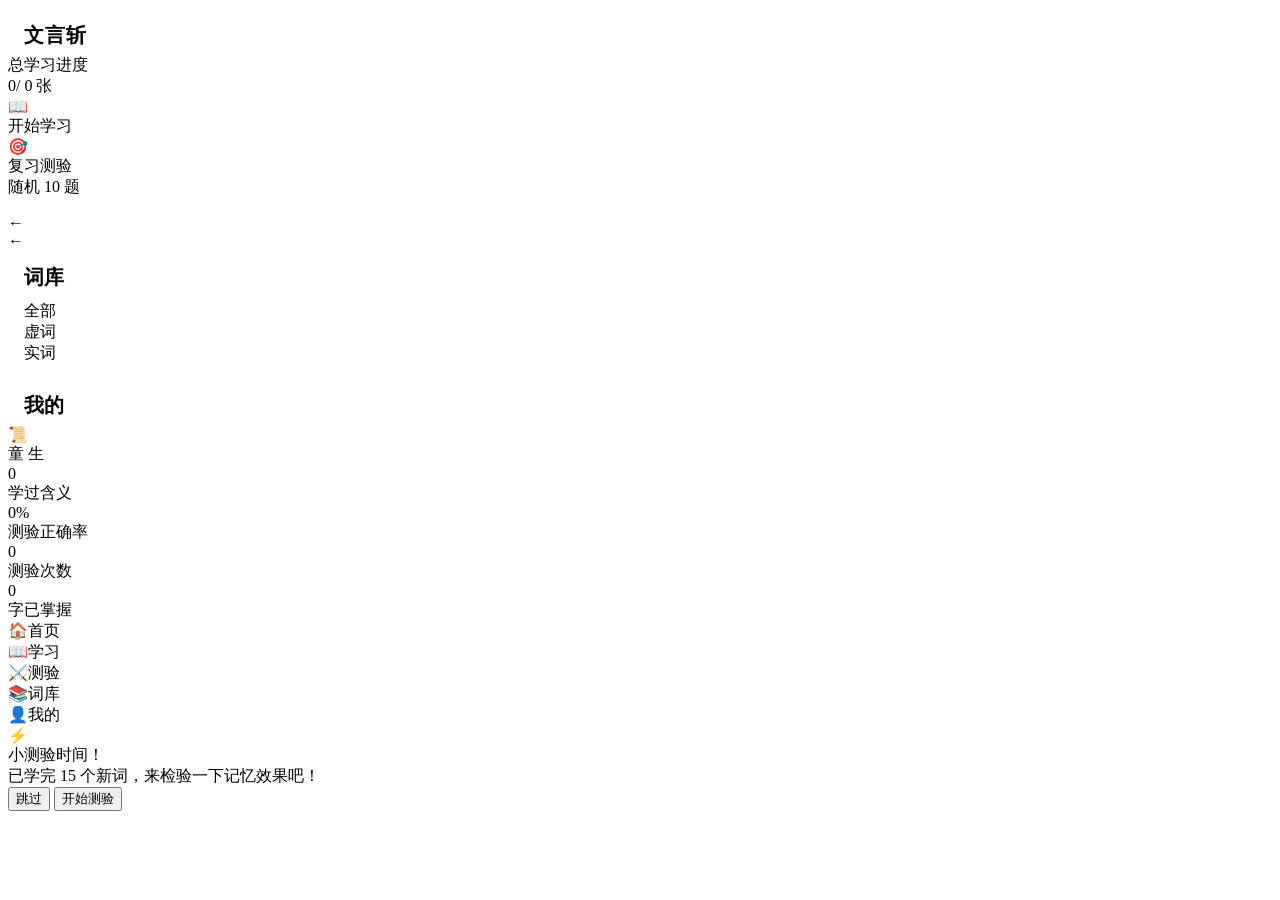
==== index.html @ d400f081 "feat(app): 初始化文言斩应用基础结构 - 创建主页面框架包含首页、学习页、测验页、词库页和个人页 - 实现响应式布局和移动端适配 - 添加导航栏和页面切换功能 - 集成字体加载和样式资源 -" ====
<!DOCTYPE html>
<html lang="zh-CN">
<head>
<meta charset="UTF-8">
<meta name="viewport" content="width=device-width,initial-scale=1,maximum-scale=1,user-scalable=no">
<title>文言斩</title>
<link rel="preconnect" href="https://fonts.googleapis.com">
<link href="https://fonts.googleapis.com/css2?family=Noto+Serif+SC:wght@400;700;900&display=swap" rel="stylesheet">
<link rel="stylesheet" href="styles.css">
</head>
<body>
<div id="app">

<!-- ===== 首页 ===== -->
<div class="sc on" id="s-home">
  <div style="padding:14px 16px 6px;display:flex;align-items:center;justify-content:space-between">
    <span style="font-size:20px;font-weight:900;letter-spacing:1px">文言斩</span>
    <span style="font-size:12px;color:var(--muted)" id="hStreak"></span>
  </div>
  <div class="hero">
    <div class="hero-label">总学习进度</div>
    <div class="hero-row"><span class="hero-num" id="hNum">0</span><span class="hero-den" id="hDen">/ 0 张</span></div>
    <div class="hero-bar"><div class="hero-bf" id="hBar"></div></div>
    <div class="hero-sub" id="hSub"></div>
  </div>
  <div class="fil" id="hFil"></div>
  <div class="acts" style="padding-bottom:16px">
    <div class="act" onclick="startLearn()"><div class="act-i">📖</div><div class="act-t">开始学习</div><div class="act-s" id="actLearnS"></div></div>
    <div class="act" onclick="startQuiz()"><div class="act-i">🎯</div><div class="act-t">复习测验</div><div class="act-s">随机 10 题</div></div>
  </div>
</div>

<!-- ===== 学习页 ===== -->
<div class="sc" id="s-learn">
  <div class="top">
    <div class="top-back" onclick="nav('home')">←</div>
    <div class="top-bar"><div class="top-fill" id="lp"></div></div>
    <div class="top-ct" id="lc"></div>
  </div>
  <div class="fc-wrap" id="fcWrap"></div>
</div>

<!-- ===== 测验页 ===== -->
<div class="sc" id="s-quiz">
  <div class="top">
    <div class="top-back" onclick="nav('home')">←</div>
    <div class="top-ct" id="qc" style="flex:1;text-align:center"></div>
    <div style="width:28px"></div>
  </div>
  <div class="q-body" id="qb"></div>
</div>

<!-- ===== 词库页 ===== -->
<div class="sc" id="s-lib">
  <div style="padding:14px 16px 10px;display:flex;align-items:center;justify-content:space-between">
    <span style="font-size:20px;font-weight:900">词库</span>
    <span style="font-size:12px;color:var(--muted)" id="libBadge"></span>
  </div>
  <div style="padding:0 16px;flex:1;overflow-y:auto">
    <div class="fil" style="margin:0 0 14px">
      <div class="fil-i on" onclick="libTab('all',this)">全部</div>
      <div class="fil-i" onclick="libTab('虚词',this)">虚词</div>
      <div class="fil-i" onclick="libTab('实词',this)">实词</div>
    </div>
    <div id="libC"></div>
  </div>
</div>

<!-- ===== 我的页 ===== -->
<div class="sc" id="s-prof">
  <div style="padding:14px 16px 6px"><span style="font-size:20px;font-weight:900">我的</span></div>
  <div class="rank-box">
    <div class="rank-i">📜</div>
    <div class="rank-t" id="rRank">童 生</div>
    <div class="rank-sub" id="rSub"></div>
    <div class="rank-bar"><div class="rank-bf" id="rBar"></div></div>
  </div>
  <div class="pstats">
    <div class="stc"><div class="stc-n" id="sW">0</div><div class="stc-l">学过含义</div></div>
    <div class="stc"><div class="stc-n g" id="sA">0%</div><div class="stc-l">测验正确率</div></div>
    <div class="stc"><div class="stc-n" id="sS">0</div><div class="stc-l">测验次数</div></div>
    <div class="stc"><div class="stc-n" id="sC">0</div><div class="stc-l">字已掌握</div></div>
  </div>
</div>

<!-- ===== 底栏 ===== -->
<div class="nav">
  <div class="ni on" data-s="home" onclick="nav('home')"><b>🏠</b><span>首页</span></div>
  <div class="ni" data-s="learn" onclick="startLearn()"><b>📖</b><span>学习</span></div>
  <div class="ni" data-s="quiz" onclick="startQuiz()"><b>⚔️</b><span>测验</span></div>
  <div class="ni" data-s="lib" onclick="nav('lib')"><b>📚</b><span>词库</span></div>
  <div class="ni" data-s="prof" onclick="nav('prof')"><b>👤</b><span>我的</span></div>
</div>

<!-- ===== 中途测验弹窗 ===== -->
<div class="modal-overlay" id="mQuiz">
  <div class="modal">
    <div class="modal-i">⚡</div>
    <div class="modal-t">小测验时间！</div>
    <div class="modal-s" id="mQuizS">已学完 15 个新词，来检验一下记忆效果吧！</div>
    <div class="modal-b">
      <button class="btn btn-g" onclick="closeMidQuiz()">跳过</button>
      <button class="btn btn-p" onclick="doMidQuiz()">开始测验</button>
    </div>
  </div>
</div>

</div><!-- /app -->

<script src="data/cards.js"></script>
<script src="data/quiz.js"></script>
<script src="app.js"></script>
</body>
</html>
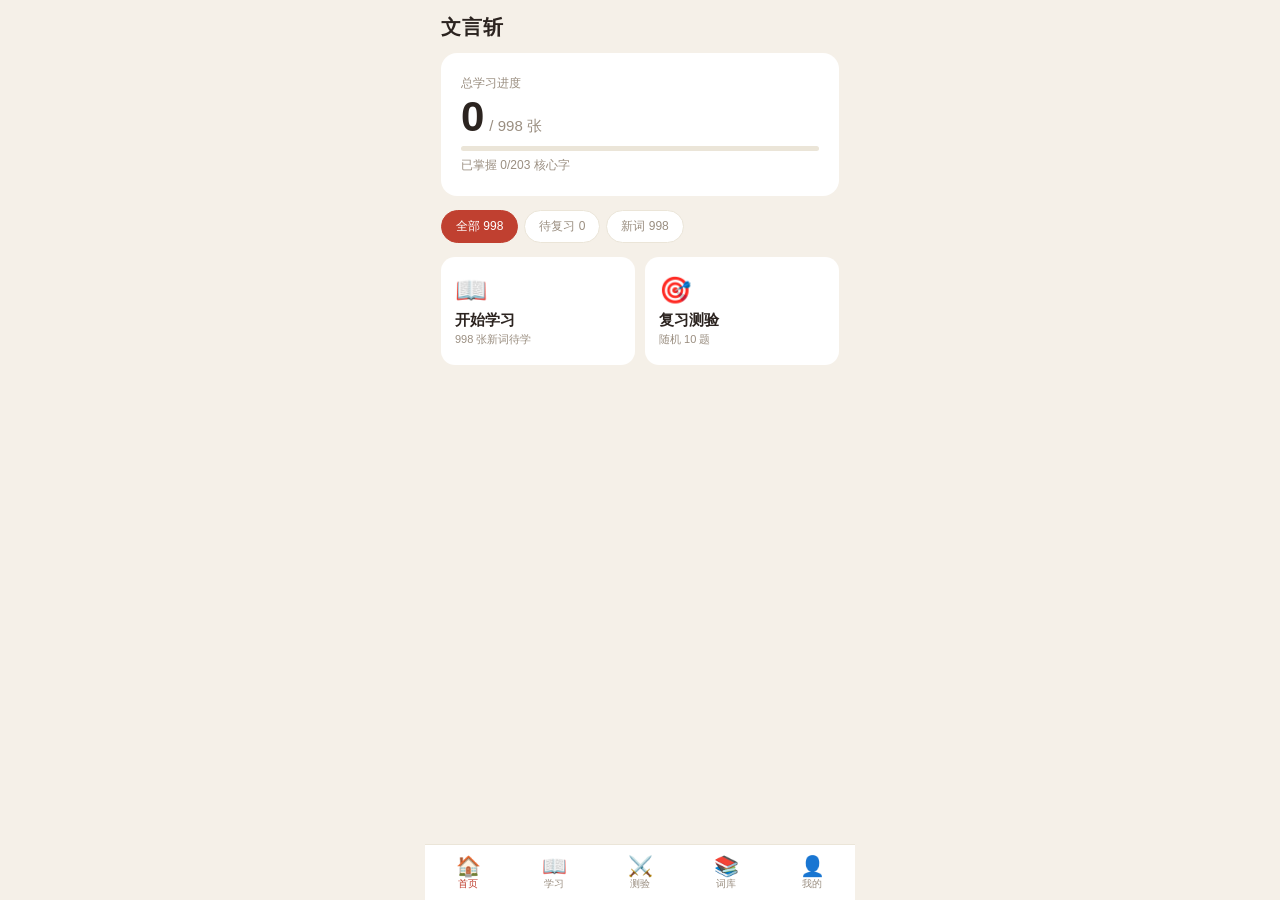
==== commit 70b06386: "feat(profile): 我的页面统计项可点击查看详情 - 学过含义：按字词分组展示已学含义、例句、出处 - 测验正确率：总正确率 + 各字词正确率进度条 - 测验次数：总次数 + 各字词测验次数" ====
--- a/index.html
+++ b/index.html
@@ -76,10 +76,10 @@
     <div class="rank-bar"><div class="rank-bf" id="rBar"></div></div>
   </div>
   <div class="pstats">
-    <div class="stc"><div class="stc-n" id="sW">0</div><div class="stc-l">学过含义</div></div>
-    <div class="stc"><div class="stc-n g" id="sA">0%</div><div class="stc-l">测验正确率</div></div>
-    <div class="stc"><div class="stc-n" id="sS">0</div><div class="stc-l">测验次数</div></div>
-    <div class="stc"><div class="stc-n" id="sC">0</div><div class="stc-l">字已掌握</div></div>
+    <div class="stc clickable" onclick="showDetail('learned')"><div class="stc-n" id="sW">0</div><div class="stc-l">学过含义 <span class="stc-arrow">›</span></div></div>
+    <div class="stc clickable" onclick="showDetail('accuracy')"><div class="stc-n g" id="sA">0%</div><div class="stc-l">测验正确率 <span class="stc-arrow">›</span></div></div>
+    <div class="stc clickable" onclick="showDetail('quizCount')"><div class="stc-n" id="sS">0</div><div class="stc-l">测验次数 <span class="stc-arrow">›</span></div></div>
+    <div class="stc clickable" onclick="showDetail('mastered')"><div class="stc-n" id="sC">0</div><div class="stc-l">字已掌握 <span class="stc-arrow">›</span></div></div>
   </div>
 </div>
 
@@ -90,6 +90,17 @@
   <div class="ni" data-s="quiz" onclick="startQuiz()"><b>⚔️</b><span>测验</span></div>
   <div class="ni" data-s="lib" onclick="nav('lib')"><b>📚</b><span>词库</span></div>
   <div class="ni" data-s="prof" onclick="nav('prof')"><b>👤</b><span>我的</span></div>
+</div>
+
+<!-- ===== 统计详情弹窗 ===== -->
+<div class="detail-overlay" id="detailOverlay" onclick="closeDetailBg(event)">
+  <div class="detail-panel">
+    <div class="detail-header">
+      <span class="detail-title" id="detailTitle">详情</span>
+      <span class="detail-close" onclick="closeDetail()">✕</span>
+    </div>
+    <div class="detail-body" id="detailBody"></div>
+  </div>
 </div>
 
 <!-- ===== 中途测验弹窗 ===== -->
--- a/styles.css
+++ b/styles.css
@@ -0,0 +1,159 @@
+*{margin:0;padding:0;box-sizing:border-box}
+html,body{width:100%;height:100%;background:var(--bg)}
+:root{
+  --bg:#f5f0e8;--card:#ffffff;--accent:#c04030;--gold:#b8860b;
+  --green:#3d8b63;--text:#2c2420;--muted:#9a8e80;--border:#ebe5d8;
+  --serif:'Noto Serif SC','STSong','SimSun',serif;
+  --sans:'PingFang SC','Microsoft YaHei',sans-serif;
+}
+body{font-family:var(--sans);color:var(--text);overflow:hidden}
+#app{position:relative;width:100%;max-width:430px;height:100%;margin:0 auto;background:var(--bg);display:flex;flex-direction:column}
+.sc{flex:1;overflow-y:auto;overflow-x:hidden;-webkit-overflow-scrolling:touch;display:none;flex-direction:column}
+.sc.on{display:flex}
+.nav{display:flex;height:56px;background:var(--card);border-top:1px solid var(--border);flex-shrink:0}
+.ni{flex:1;display:flex;flex-direction:column;align-items:center;justify-content:center;font-size:10px;color:var(--muted);cursor:pointer;transition:color .2s}
+.ni.on{color:var(--accent)}
+.ni b{font-size:20px;line-height:1.1}
+.top{display:flex;align-items:center;padding:10px 16px;gap:10px;flex-shrink:0;background:var(--bg);position:sticky;top:0;z-index:10}
+.top-back{font-size:18px;cursor:pointer;padding:2px 6px;color:var(--muted)}
+.top-bar{flex:1;height:4px;background:var(--border);border-radius:2px;overflow:hidden}
+.top-fill{height:100%;background:var(--accent);border-radius:2px;transition:width .4s}
+.top-ct{font-size:12px;color:var(--muted);white-space:nowrap;min-width:52px;text-align:right}
+.hero{background:var(--card);border-radius:16px;padding:22px 20px;margin:6px 16px 0}
+.hero-label{font-size:12px;color:var(--muted);margin-bottom:4px}
+.hero-row{display:flex;align-items:baseline;gap:5px}
+.hero-num{font-size:42px;font-weight:900;line-height:1}
+.hero-den{font-size:15px;color:var(--muted)}
+.hero-sub{font-size:12px;color:var(--muted);margin-top:6px}
+.hero-bar{width:100%;height:5px;background:var(--border);border-radius:3px;margin:8px 0 4px}
+.hero-bf{height:100%;background:var(--accent);border-radius:3px;transition:width .4s}
+.acts{display:flex;gap:10px;padding:14px 16px 0}
+.act{flex:1;background:var(--card);border-radius:14px;padding:18px 14px;cursor:pointer;transition:transform .15s}
+.act:active{transform:scale(.96)}
+.act-i{font-size:26px;margin-bottom:5px}
+.act-t{font-size:15px;font-weight:700}
+.act-s{font-size:11px;color:var(--muted);margin-top:2px}
+.fil{display:flex;gap:6px;padding:0 16px;margin-top:14px;flex-wrap:wrap}
+.fil-i{padding:7px 14px;background:var(--card);border:1.5px solid var(--border);border-radius:18px;font-size:12px;cursor:pointer;color:var(--muted);transition:all .2s}
+.fil-i.on{background:var(--accent);color:#fff;border-color:var(--accent)}
+.fc-tag{display:inline-flex;align-items:center;gap:6px;background:rgba(192,64,48,.06);color:var(--accent);padding:4px 12px;border-radius:16px;font-size:12px;margin:10px auto 14px}
+.fc-wrap{text-align:center;flex:1;display:flex;flex-direction:column;padding:0 16px 16px;overflow-y:auto}
+.lv-badge{display:inline-block;padding:2px 8px;border-radius:10px;font-size:10px;font-weight:600;color:#fff;letter-spacing:.5px}
+.lv-0{background:#bbb}.lv-1{background:#e08080}.lv-2{background:#d89040}.lv-3{background:#d4a830}
+.lv-4{background:#50a868}.lv-5{background:#4890b8}.lv-6{background:#6878b8}.lv-7{background:#7868c0}
+.fc-char-box{width:96px;height:96px;margin:0 auto 18px;border-radius:20px;background:linear-gradient(135deg,#fff8f0,#fff);border:2px solid var(--border);display:flex;align-items:center;justify-content:center;box-shadow:0 4px 20px rgba(0,0,0,.06);transition:transform .3s}
+.fc-char-box:active{transform:scale(.95)}
+.fc-char{font-family:var(--serif);font-size:56px;font-weight:900;color:var(--text);line-height:1}
+.fc-sent{font-family:var(--serif);font-size:21px;font-weight:700;line-height:2;padding:0 8px}
+.fc-sent .hl{background:#fff3e0;color:var(--accent);padding:1px 4px;border-radius:3px;border-bottom:2px solid var(--accent)}
+.fc-src{font-size:12px;color:var(--muted);margin-top:6px}
+.fc-reveal{margin:20px 0 0;cursor:pointer;user-select:none;-webkit-tap-highlight-color:transparent}
+.fc-hint{background:var(--card);border:2px dashed var(--border);border-radius:14px;padding:22px 16px;transition:all .4s ease}
+.fc-hint-label{font-size:15px;color:var(--muted)}
+.fc-hint-icon{font-size:28px;margin-bottom:4px;opacity:.6}
+.fc-meaning{background:linear-gradient(135deg,#fffaf5,#fff);border:2px solid #e8d8c0;border-radius:14px;overflow:hidden;max-height:0;opacity:0;transition:max-height .5s cubic-bezier(.4,0,.2,1),opacity .3s ease,padding .3s ease}
+.fc-meaning.open{max-height:300px;opacity:1;padding:20px 16px}
+.fc-m-title{font-family:var(--serif);font-size:20px;font-weight:900;color:var(--accent);margin-bottom:8px}
+.fc-m-tip{font-size:14px;color:#6a5e50;line-height:1.7}
+.fc-m-badge{display:inline-block;background:rgba(192,64,48,.08);color:var(--accent);padding:2px 10px;border-radius:10px;font-size:11px;margin-bottom:8px}
+.fc-btns{display:flex;gap:10px;margin-top:18px;opacity:0;transform:translateY(10px);transition:all .4s ease .15s}
+.fc-btns.show{opacity:1;transform:translateY(0)}
+.fc-btn{flex:1;padding:14px 0;border:none;border-radius:12px;font-size:15px;font-weight:700;cursor:pointer;transition:transform .15s}
+.fc-btn:active{transform:scale(.96)}
+.fc-btn-grey{background:#f0ebe3;color:var(--muted)}
+.fc-btn-ok{background:var(--green);color:#fff}
+.fc-others{margin-top:16px;text-align:left}
+.fc-others-t{font-size:13px;color:var(--muted);cursor:pointer;padding:8px 0;display:flex;align-items:center;gap:4px}
+.fc-others-t::before{content:'▸';transition:transform .2s;display:inline-block}
+.fc-others-t.open::before{transform:rotate(90deg)}
+.fc-others-list{max-height:0;overflow:hidden;transition:max-height .3s}
+.fc-others-list.open{max-height:200px}
+.fc-others-item{font-size:13px;color:var(--muted);padding:5px 0 5px 14px;border-left:2px solid var(--border)}
+.fc-others-item::before{content:'· ';color:var(--accent);font-weight:700}
+.done{text-align:center;padding:50px 20px}
+.done-i{font-size:48px;margin-bottom:10px}
+.done-t{font-size:22px;font-weight:900;margin-bottom:4px}
+.done-s{font-size:14px;color:var(--muted);margin-bottom:24px}
+.modal-overlay{position:fixed;inset:0;background:rgba(0,0,0,.45);z-index:100;display:flex;align-items:center;justify-content:center;padding:20px;opacity:0;pointer-events:none;transition:opacity .3s}
+.modal-overlay.on{opacity:1;pointer-events:auto}
+.modal{background:var(--card);border-radius:20px;padding:28px 22px;width:100%;max-width:360px;text-align:center;transform:scale(.9);transition:transform .3s}
+.modal-overlay.on .modal{transform:scale(1)}
+.modal-i{font-size:42px;margin-bottom:8px}
+.modal-t{font-size:19px;font-weight:900;margin-bottom:6px}
+.modal-s{font-size:13px;color:var(--muted);margin-bottom:20px;line-height:1.6}
+.modal-b{display:flex;gap:10px}
+.modal-b .btn{flex:1}
+.char-row{background:var(--card);border-radius:12px;padding:14px 16px;margin-bottom:8px;display:flex;align-items:center;gap:12px}
+.char-big{font-family:var(--serif);font-size:32px;font-weight:900;width:48px;text-align:center;flex-shrink:0}
+.char-info{flex:1;min-width:0}
+.char-name{font-size:15px;font-weight:700;margin-bottom:4px}
+.char-dots{display:flex;gap:4px;margin-bottom:4px}
+.char-dot{width:10px;height:10px;border-radius:50%;background:var(--border);transition:background .3s}
+.char-sub{font-size:11px;color:var(--muted)}
+.rank-box{background:var(--card);border-radius:16px;padding:22px 18px;margin:6px 16px 0;text-align:center}
+.rank-i{font-size:40px}
+.rank-t{font-size:22px;font-weight:900;color:var(--gold);margin:4px 0}
+.rank-sub{font-size:12px;color:var(--muted);margin-bottom:8px}
+.rank-bar{width:60%;margin:0 auto;height:4px;background:var(--border);border-radius:2px;overflow:hidden}
+.rank-bf{height:100%;background:var(--gold);border-radius:2px;transition:width .4s}
+.pstats{display:flex;flex-wrap:wrap;gap:8px;padding:0 16px;margin-top:14px}
+.stc{width:calc(50% - 4px);background:var(--card);border-radius:14px;padding:16px;text-align:center}
+.stc-n{font-size:30px;font-weight:900}
+.stc-n.g{color:var(--green)}
+.stc-l{font-size:12px;color:var(--muted);margin-top:2px}
+.stc.clickable{cursor:pointer;transition:transform .15s,box-shadow .15s}
+.stc.clickable:active{transform:scale(.96)}
+.stc-arrow{font-size:14px;color:var(--border);font-weight:700;margin-left:2px}
+.stc.clickable:hover .stc-arrow{color:var(--accent)}
+/* 详情弹窗 */
+.detail-overlay{position:fixed;inset:0;background:rgba(0,0,0,.45);z-index:200;opacity:0;pointer-events:none;transition:opacity .3s}
+.detail-overlay.on{opacity:1;pointer-events:auto}
+.detail-panel{position:absolute;right:0;top:0;bottom:0;width:100%;max-width:430px;background:var(--bg);display:flex;flex-direction:column;transform:translateX(100%);transition:transform .35s cubic-bezier(.4,0,.2,1)}
+.detail-overlay.on .detail-panel{transform:translateX(0)}
+.detail-header{display:flex;align-items:center;justify-content:space-between;padding:16px 18px 12px;border-bottom:1px solid var(--border);flex-shrink:0;background:var(--card)}
+.detail-title{font-size:17px;font-weight:900}
+.detail-close{font-size:18px;color:var(--muted);cursor:pointer;padding:4px 8px;border-radius:8px;transition:background .2s}
+.detail-close:hover{background:var(--border)}
+.detail-body{flex:1;overflow-y:auto;padding:12px 16px 24px;-webkit-overflow-scrolling:touch}
+.dg-char{font-family:var(--serif);font-size:15px;font-weight:700;color:var(--accent);padding:10px 0 6px;border-bottom:1px solid var(--border);margin-bottom:4px;display:flex;align-items:center;gap:8px}
+.dg-char .dg-badge{font-size:10px;padding:1px 7px;border-radius:8px;color:#fff;font-weight:600}
+.dg-item{padding:8px 0 8px 12px;border-left:2px solid var(--border);margin-bottom:2px}
+.dg-meaning{font-size:13px;font-weight:600;color:var(--text);line-height:1.5}
+.dg-sent{font-family:var(--serif);font-size:13px;color:var(--muted);line-height:1.7;margin-top:2px}
+.dg-sent .hl{color:var(--accent);font-weight:700}
+.dg-src{font-size:11px;color:var(--border);margin-top:1px}
+.dg-stat-row{display:flex;gap:8px;margin-bottom:12px}
+.dg-stat{flex:1;background:var(--card);border-radius:12px;padding:14px 10px;text-align:center}
+.dg-stat-n{font-size:24px;font-weight:900}
+.dg-stat-l{font-size:11px;color:var(--muted);margin-top:2px}
+.dg-bar-wrap{background:var(--card);border-radius:12px;padding:12px 14px;margin-bottom:8px}
+.dg-bar-label{display:flex;justify-content:space-between;font-size:13px;margin-bottom:6px}
+.dg-bar-name{font-weight:700}
+.dg-bar-pct{color:var(--muted)}
+.dg-bar{height:6px;background:var(--border);border-radius:3px;overflow:hidden}
+.dg-bar-fill{height:100%;border-radius:3px;transition:width .4s}
+.dg-empty{text-align:center;padding:40px 20px;color:var(--muted);font-size:14px}
+.dg-mastery-item{display:flex;align-items:center;gap:10px;background:var(--card);border-radius:12px;padding:12px 14px;margin-bottom:6px}
+.dg-m-char{font-family:var(--serif);font-size:26px;font-weight:900;width:40px;text-align:center;flex-shrink:0}
+.dg-m-info{flex:1;min-width:0}
+.dg-m-bar{height:5px;background:var(--border);border-radius:3px;overflow:hidden;margin-top:4px}
+.dg-m-bar-fill{height:100%;border-radius:3px}
+.dg-m-label{font-size:11px;color:var(--muted);display:flex;justify-content:space-between}
+.btn{padding:14px 0;border:none;border-radius:12px;font-size:15px;font-weight:700;cursor:pointer;transition:transform .15s;width:100%;display:block}
+.btn:active{transform:scale(.96)}
+.btn-p{background:var(--accent);color:#fff}
+.btn-g{background:var(--card);border:1.5px solid var(--border);color:var(--text)}
+.q-body{padding:0 16px;flex:1}
+.q-type{display:inline-block;background:rgba(192,64,48,.08);color:var(--accent);padding:4px 14px;border-radius:16px;font-size:12px;margin:10px 0 12px}
+.q-card{background:var(--card);border-radius:16px;padding:20px;margin-bottom:14px}
+.q-q{font-size:14px;color:var(--muted);margin-bottom:10px;line-height:1.6}
+.q-sent{font-family:var(--serif);font-size:21px;font-weight:700;line-height:1.9}
+.q-sent .hl{color:var(--accent);text-decoration:underline;text-underline-offset:4px}
+.q-src{font-size:12px;color:var(--muted);margin-top:8px}
+.q-opts{display:flex;flex-direction:column;gap:8px;margin-bottom:16px}
+.qo{background:var(--card);border:2px solid var(--border);border-radius:12px;padding:13px 16px;font-size:14px;cursor:pointer;transition:all .15s;display:flex;align-items:center;gap:12px}
+.qo:active{transform:scale(.98)}
+.qo-l{width:26px;height:26px;border-radius:50%;border:2px solid var(--border);display:flex;align-items:center;justify-content:center;font-size:12px;font-weight:700;flex-shrink:0}
+.qo.ok{border-color:var(--green);background:rgba(61,139,99,.06)}.qo.ok .qo-l{border-color:var(--green);background:var(--green);color:#fff}
+.qo.no{border-color:#d05050;background:rgba(208,80,80,.06)}.qo.no .qo-l{border-color:#d05050;color:#d05050}
+.qo.off{pointer-events:none;opacity:.3}
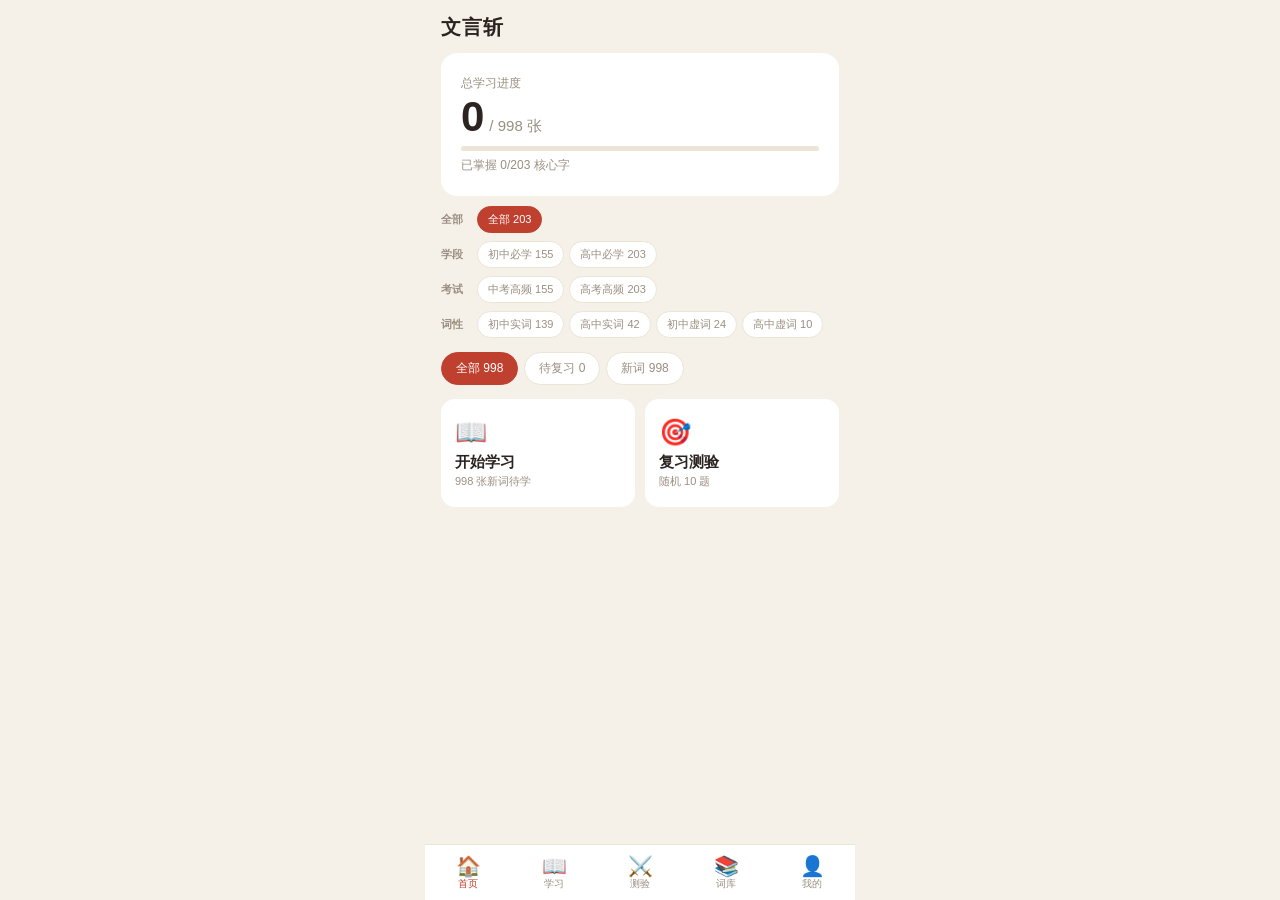
==== commit 7c02507c: "feat: 首页新增词库分类选择功能 - 新增 data/categories.js，基于上海初高中考纲定义字词分类 - 分类维度：学段（初中必学/高中必学）、考试（中考高频/高考高频）、词性（初中实" ====
--- a/index.html
+++ b/index.html
@@ -23,6 +23,8 @@
     <div class="hero-bar"><div class="hero-bf" id="hBar"></div></div>
     <div class="hero-sub" id="hSub"></div>
   </div>
+  <!-- 词库分类选择 -->
+  <div class="cat-sel" id="catSel"></div>
   <div class="fil" id="hFil"></div>
   <div class="acts" style="padding-bottom:16px">
     <div class="act" onclick="startLearn()"><div class="act-i">📖</div><div class="act-t">开始学习</div><div class="act-s" id="actLearnS"></div></div>
@@ -119,6 +121,7 @@
 </div><!-- /app -->
 
 <script src="data/cards.js"></script>
+<script src="data/categories.js"></script>
 <script src="data/quiz.js"></script>
 <script src="app.js"></script>
 </body>
--- a/styles.css
+++ b/styles.css
@@ -36,6 +36,14 @@
 .fil{display:flex;gap:6px;padding:0 16px;margin-top:14px;flex-wrap:wrap}
 .fil-i{padding:7px 14px;background:var(--card);border:1.5px solid var(--border);border-radius:18px;font-size:12px;cursor:pointer;color:var(--muted);transition:all .2s}
 .fil-i.on{background:var(--accent);color:#fff;border-color:var(--accent)}
+/* 分类选择器 */
+.cat-sel{padding:10px 16px 0;display:flex;flex-direction:column;gap:8px}
+.cat-group{display:flex;align-items:center;gap:8px}
+.cat-group-label{font-size:11px;color:var(--muted);font-weight:700;flex-shrink:0;min-width:28px}
+.cat-pills{display:flex;gap:5px;flex-wrap:wrap}
+.cat-pill{padding:5px 10px;background:var(--card);border:1.5px solid var(--border);border-radius:14px;font-size:11px;cursor:pointer;color:var(--muted);transition:all .2s;white-space:nowrap}
+.cat-pill:active{transform:scale(.95)}
+.cat-pill.on{background:var(--accent);color:#fff;border-color:var(--accent)}
 .fc-tag{display:inline-flex;align-items:center;gap:6px;background:rgba(192,64,48,.06);color:var(--accent);padding:4px 12px;border-radius:16px;font-size:12px;margin:10px auto 14px}
 .fc-wrap{text-align:center;flex:1;display:flex;flex-direction:column;padding:0 16px 16px;overflow-y:auto}
 .lv-badge{display:inline-block;padding:2px 8px;border-radius:10px;font-size:10px;font-weight:600;color:#fff;letter-spacing:.5px}
@@ -157,3 +165,23 @@
 .qo.ok{border-color:var(--green);background:rgba(61,139,99,.06)}.qo.ok .qo-l{border-color:var(--green);background:var(--green);color:#fff}
 .qo.no{border-color:#d05050;background:rgba(208,80,80,.06)}.qo.no .qo-l{border-color:#d05050;color:#d05050}
 .qo.off{pointer-events:none;opacity:.3}
+/* 测验次数详情 - 会话列表 */
+.dg-session{background:var(--card);border-radius:12px;margin-bottom:8px;overflow:hidden}
+.dg-sess-head{display:flex;align-items:center;justify-content:space-between;padding:12px 14px;cursor:pointer;transition:background .15s}
+.dg-sess-head:active{background:rgba(0,0,0,.03)}
+.dg-sess-info{display:flex;align-items:center;gap:10px}
+.dg-sess-time{font-size:13px;color:var(--muted);font-weight:600}
+.dg-sess-score{font-size:14px;font-weight:900}
+.dg-sess-arrow{font-size:12px;color:var(--muted);transition:transform .25s}
+.dg-sess-head.open .dg-sess-arrow{transform:rotate(180deg)}
+.dg-sess-items{max-height:0;overflow:hidden;transition:max-height .35s ease}
+.dg-sess-head.open+.dg-sess-items{max-height:2000px}
+.dg-qi{padding:8px 14px;border-top:1px solid var(--border);font-size:13px}
+.dg-qi-left{display:flex;align-items:center;gap:6px;line-height:1.5}
+.dg-item-ok{color:var(--green);font-weight:900;font-size:14px;flex-shrink:0}
+.dg-item-no{color:#d05050;font-weight:900;font-size:14px;flex-shrink:0}
+.dg-qi-char{font-family:var(--serif);font-weight:900;color:var(--accent);font-size:14px;flex-shrink:0}
+.dg-qi-q{color:var(--text);font-size:12px;overflow:hidden;text-overflow:ellipsis;white-space:nowrap}
+.dg-qi-ans{color:#d05050;font-size:12px;margin-top:2px;padding-left:22px;line-height:1.5}
+.dg-qi-ok{background:rgba(61,139,99,.03)}
+.dg-qi-no{background:rgba(208,80,80,.04)}
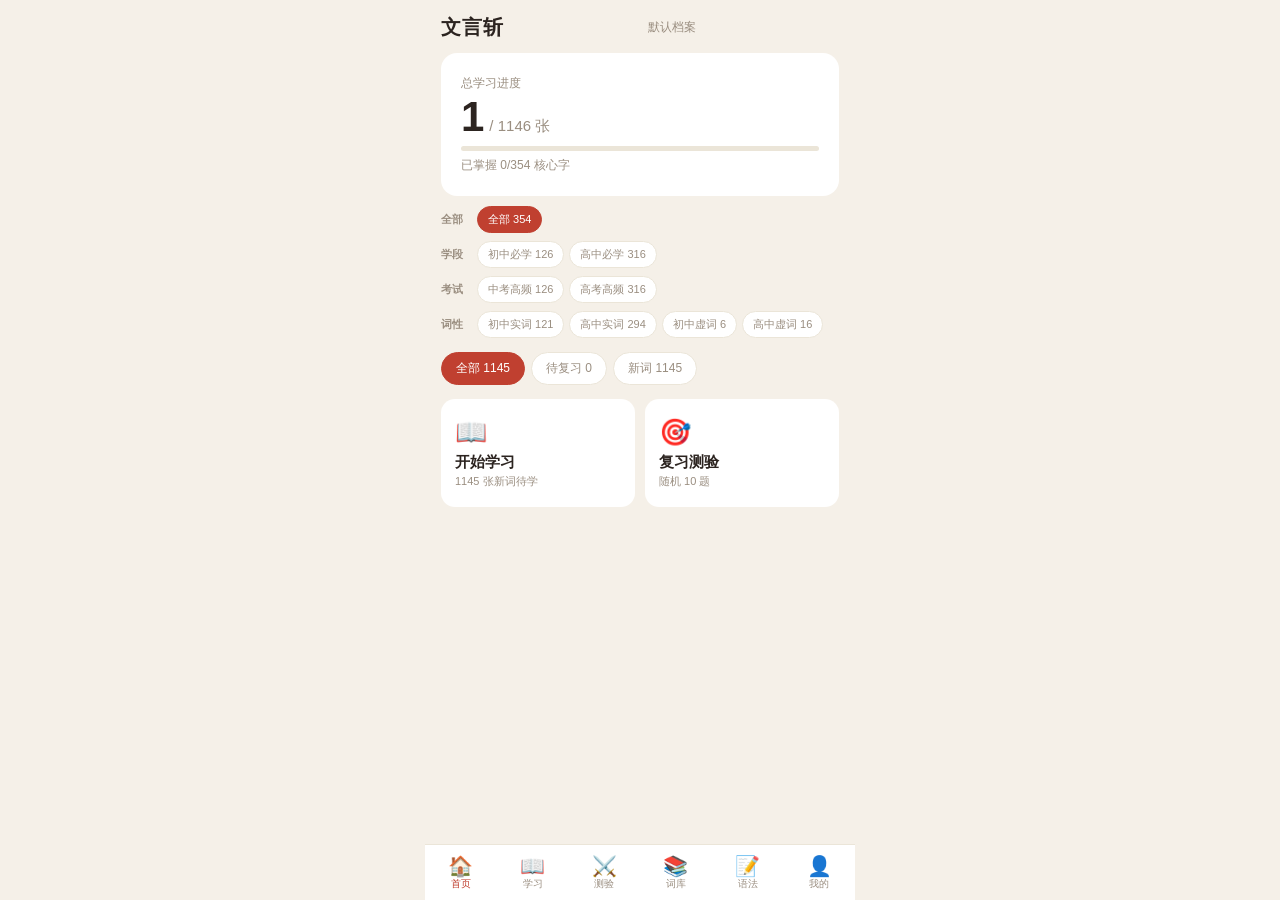
==== commit 4394a0f7: "feat: 多用户档案管理 + 语法页面集成 + PIN状态显示修复 - 新增多用户档案管理系统，支持创建/切换/删除档案 - 4-6位数字PIN码保护危险操作（切换/删除/重置） - 旧数据自动迁移" ====
--- a/index.html
+++ b/index.html
@@ -15,6 +15,7 @@
 <div class="sc on" id="s-home">
   <div style="padding:14px 16px 6px;display:flex;align-items:center;justify-content:space-between">
     <span style="font-size:20px;font-weight:900;letter-spacing:1px">文言斩</span>
+    <span style="font-size:12px;color:var(--muted)" id="hUser"></span>
     <span style="font-size:12px;color:var(--muted)" id="hStreak"></span>
   </div>
   <div class="hero">
@@ -68,6 +69,16 @@
   </div>
 </div>
 
+<!-- ===== 语法页 ===== -->
+<div class="sc" id="s-gram">
+  <div style="padding:14px 16px 10px;display:flex;align-items:center;justify-content:space-between">
+    <span style="font-size:20px;font-weight:900">语法</span>
+    <span style="font-size:12px;color:var(--muted)" id="gramBadge"></span>
+  </div>
+  <div class="fil" style="margin:0 16px 10px" id="gramFil"></div>
+  <div style="padding:0 16px;flex:1;overflow-y:auto" id="gramC"></div>
+</div>
+
 <!-- ===== 我的页 ===== -->
 <div class="sc" id="s-prof">
   <div style="padding:14px 16px 6px"><span style="font-size:20px;font-weight:900">我的</span></div>
@@ -83,6 +94,7 @@
     <div class="stc clickable" onclick="showDetail('quizCount')"><div class="stc-n" id="sS">0</div><div class="stc-l">测验次数 <span class="stc-arrow">›</span></div></div>
     <div class="stc clickable" onclick="showDetail('mastered')"><div class="stc-n" id="sC">0</div><div class="stc-l">字已掌握 <span class="stc-arrow">›</span></div></div>
   </div>
+  <div id="profMgmt" style="padding:0 16px"></div>
 </div>
 
 <!-- ===== 底栏 ===== -->
@@ -91,6 +103,7 @@
   <div class="ni" data-s="learn" onclick="startLearn()"><b>📖</b><span>学习</span></div>
   <div class="ni" data-s="quiz" onclick="startQuiz()"><b>⚔️</b><span>测验</span></div>
   <div class="ni" data-s="lib" onclick="nav('lib')"><b>📚</b><span>词库</span></div>
+  <div class="ni" data-s="gram" onclick="nav('gram')"><b>📝</b><span>语法</span></div>
   <div class="ni" data-s="prof" onclick="nav('prof')"><b>👤</b><span>我的</span></div>
 </div>
 
@@ -118,11 +131,41 @@
   </div>
 </div>
 
+<!-- ===== PIN 弹窗 ===== -->
+<div class="modal-overlay" id="pinModal">
+  <div class="modal">
+    <div class="modal-t" id="pinTitle">输入PIN码</div>
+    <div class="pin-display">
+      <input type="password" id="pinInput" readonly>
+    </div>
+    <div class="pin-keypad">
+      <div class="pin-key" onclick="pinInput('1')">1</div>
+      <div class="pin-key" onclick="pinInput('2')">2</div>
+      <div class="pin-key" onclick="pinInput('3')">3</div>
+      <div class="pin-key" onclick="pinInput('4')">4</div>
+      <div class="pin-key" onclick="pinInput('5')">5</div>
+      <div class="pin-key" onclick="pinInput('6')">6</div>
+      <div class="pin-key" onclick="pinInput('7')">7</div>
+      <div class="pin-key" onclick="pinInput('8')">8</div>
+      <div class="pin-key" onclick="pinInput('9')">9</div>
+      <div class="pin-key pin-key-empty"></div>
+      <div class="pin-key" onclick="pinInput('0')">0</div>
+      <div class="pin-key pin-key-action" onclick="pinBackspace()">⌫</div>
+    </div>
+    <div class="modal-b" style="margin-top:12px">
+      <button class="btn btn-g" onclick="pinClear()">清除</button>
+      <button class="btn btn-p" onclick="pinConfirm()">确认</button>
+    </div>
+    <div style="margin-top:8px"><span style="font-size:12px;color:var(--muted);cursor:pointer" onclick="closePinModal()">取消</span></div>
+  </div>
+</div>
+
 </div><!-- /app -->
 
 <script src="data/cards.js"></script>
 <script src="data/categories.js"></script>
 <script src="data/quiz.js"></script>
+<script src="data/grammar.js"></script>
 <script src="app.js"></script>
 </body>
 </html>
--- a/styles.css
+++ b/styles.css
@@ -185,3 +185,48 @@
 .dg-qi-ans{color:#d05050;font-size:12px;margin-top:2px;padding-left:22px;line-height:1.5}
 .dg-qi-ok{background:rgba(61,139,99,.03)}
 .dg-qi-no{background:rgba(208,80,80,.04)}
+/* 档案管理 */
+.profile-section{background:var(--card);border-radius:14px;padding:16px;margin:14px 0 0}
+.profile-section-title{font-size:14px;font-weight:700;margin-bottom:10px}
+.current-user{display:flex;align-items:center;justify-content:space-between;margin-bottom:12px;padding-bottom:12px;border-bottom:1px solid var(--border)}
+.current-user-info{display:flex;align-items:center;gap:8px;flex:1;min-width:0}
+.current-user-name{font-size:16px;font-weight:900}
+.pin-badge{font-size:11px;padding:2px 8px;border-radius:10px;background:rgba(61,139,99,.1);color:var(--green)}
+.pin-badge-warn{background:rgba(208,80,80,.1);color:#d05050}
+.btn-pin{padding:6px 12px;border:1.5px solid var(--border);border-radius:8px;background:var(--card);font-size:12px;cursor:pointer;color:var(--muted);transition:all .15s;white-space:nowrap}
+.btn-pin:active{transform:scale(.96)}
+.user-list{display:flex;flex-direction:column;gap:6px}
+.user-card{display:flex;align-items:center;padding:12px 14px;border:1.5px solid var(--border);border-radius:12px;cursor:pointer;transition:all .15s}
+.user-card:active{transform:scale(.98)}
+.user-card.active{border-color:var(--accent);background:rgba(192,64,48,.03)}
+.user-card-info{flex:1;min-width:0}
+.user-card-name{font-size:14px;font-weight:700}
+.user-card-status{font-size:11px;color:var(--muted);margin-top:2px}
+.user-card-del{font-size:14px;color:#d05050;padding:4px 8px;cursor:pointer;border-radius:6px;transition:background .15s}
+.user-card-del:hover{background:rgba(208,80,80,.1)}
+.btn-create-user{width:100%;padding:12px;border:2px dashed var(--border);border-radius:12px;background:transparent;font-size:13px;color:var(--muted);cursor:pointer;margin-top:8px;transition:all .15s}
+.btn-create-user:active{transform:scale(.98)}
+.danger-zone{margin-top:16px;border:1.5px solid rgba(208,80,80,.2)}
+.btn-danger{width:100%;padding:14px;border:none;border-radius:12px;background:#d05050;color:#fff;font-size:14px;font-weight:700;cursor:pointer;transition:transform .15s}
+.btn-danger:active{transform:scale(.96)}
+.danger-hint{font-size:11px;color:var(--muted);margin-top:6px;text-align:center}
+/* PIN 弹窗 */
+.pin-display{margin:16px 0}
+.pin-display input{width:100%;text-align:center;font-size:28px;font-weight:900;letter-spacing:12px;padding:12px;border:2px solid var(--border);border-radius:12px;background:var(--bg);color:var(--text);outline:none;font-family:var(--sans)}
+.pin-keypad{display:grid;grid-template-columns:repeat(3,1fr);gap:6px;max-width:240px;margin:0 auto}
+.pin-key{padding:14px 0;text-align:center;font-size:20px;font-weight:700;border-radius:10px;background:var(--bg);cursor:pointer;transition:background .15s;user-select:none}
+.pin-key:active{background:var(--border)}
+.pin-key-empty{visibility:hidden}
+.pin-key-action{font-size:18px;color:var(--muted)}
+/* 语法知识卡片 */
+.gram-card{background:var(--card);border-radius:14px;padding:16px;margin-bottom:10px}
+.gram-head{display:flex;align-items:center;gap:12px;margin-bottom:10px}
+.gram-char{font-family:var(--serif);font-size:28px;font-weight:900;color:var(--accent);width:48px;height:48px;display:flex;align-items:center;justify-content:center;background:rgba(192,64,48,.06);border-radius:12px;flex-shrink:0}
+.gram-meta{flex:1;min-width:0}
+.gram-title{font-size:15px;font-weight:700;margin-bottom:3px}
+.gram-tag{display:inline-block;font-size:10px;padding:2px 8px;border-radius:8px;background:var(--gold);color:#fff;font-weight:600}
+.gram-content{font-size:14px;line-height:1.7;color:var(--text);margin-bottom:8px}
+.gram-explain{font-size:13px;color:#6a5e50;line-height:1.6;padding:10px 12px;background:rgba(184,134,11,.05);border-radius:10px;margin-bottom:10px}
+.gram-sent{font-family:var(--serif);font-size:16px;font-weight:700;line-height:1.8;padding:0 4px}
+.gram-sent .hl{background:#fff3e0;color:var(--accent);padding:1px 4px;border-radius:3px;border-bottom:2px solid var(--accent)}
+.gram-src{font-size:11px;color:var(--muted);margin-top:4px;text-align:right}
